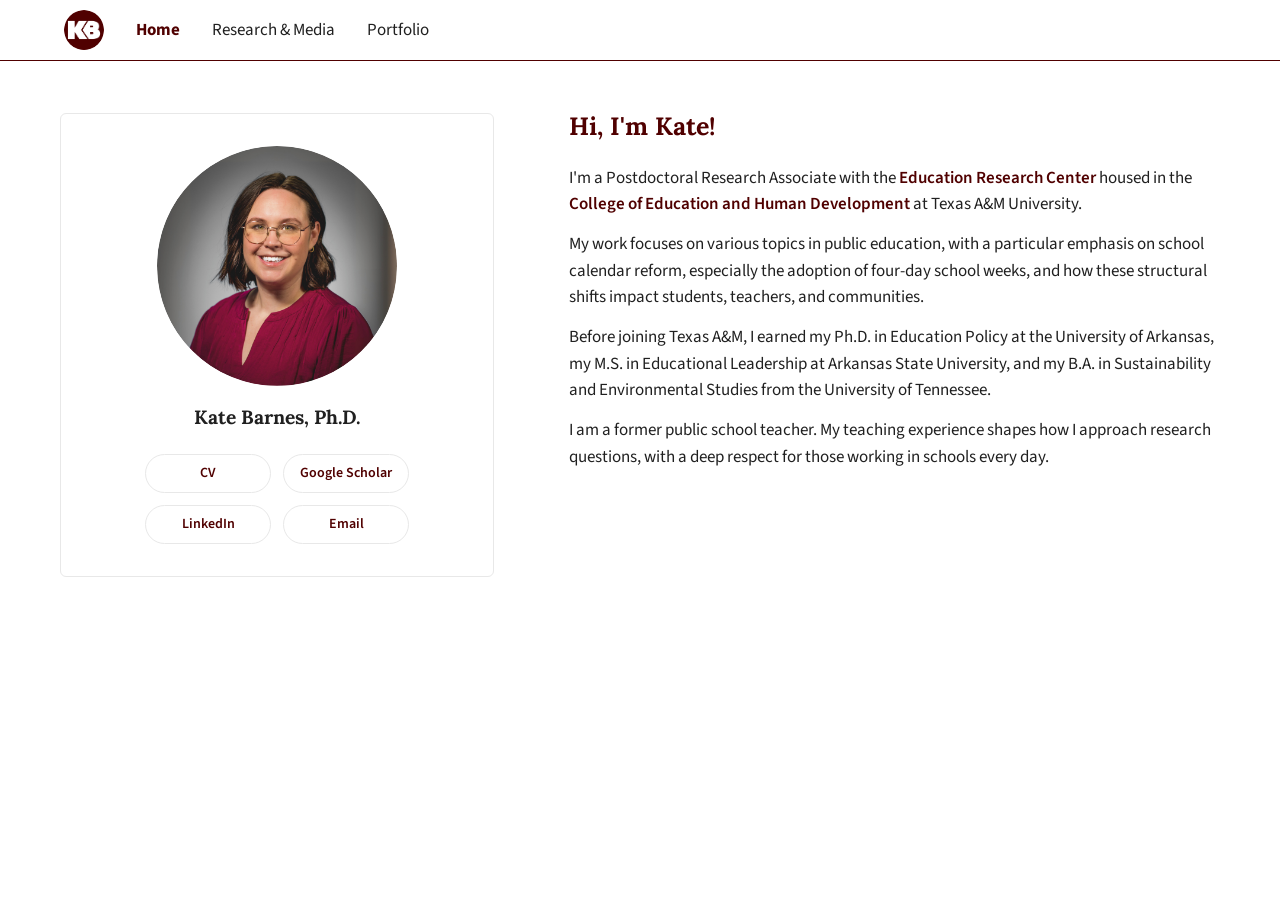
==== index.html @ d9a42222 "Initial commit — Kate Barnes personal website Co-Authored-By: Claude Sonnet 4.6 <noreply@anthropic.c" ====
<!DOCTYPE html>
<html lang="en">
<head>
  <meta charset="UTF-8">
  <meta name="viewport" content="width=device-width, initial-scale=1.0">
  <title>Kate Barnes, Ph.D.</title>
  <link rel="icon" type="image/png" href="assets/img/kb-logo.png">
  <link rel="stylesheet" href="style.css">
</head>
<body>

  <nav id="site-nav">
    <div class="nav-inner">
      <a href="index.html" class="nav-logo" aria-label="Kate Barnes home">
        <img src="assets/img/kb-logo.png" alt="KB">
      </a>
      <button class="nav-toggle" id="nav-toggle" aria-label="Toggle navigation" aria-expanded="false">
        <span></span><span></span><span></span>
      </button>
      <ul class="nav-links" id="nav-links">
        <li><a href="index.html">Home</a></li>
        <li><a href="research-media.html">Research &amp; Media</a></li>
        <li><a href="portfolio.html">Portfolio</a></li>
      </ul>
    </div>
  </nav>

  <main id="home-content">
    <div class="container">
      <div class="home-inner">

        <div class="home-photo-col">
          <img src="assets/img/headshot.png" alt="Kate Barnes, Ph.D.">
          <p class="home-name">Kate Barnes, Ph.D.</p>
          <div class="home-pill-grid">
            <a href="assets/pdfs/BarnesCV_Feb26.pdf" target="_blank" rel="noopener">CV</a>
            <a href="https://scholar.google.com/citations?user=20tCjxcAAAAJ&hl=en" target="_blank" rel="noopener">Google Scholar</a>
            <a href="https://www.linkedin.com/in/kateb123/" target="_blank" rel="noopener">LinkedIn</a>
            <a href="mailto:katebarnes@tamu.edu">Email</a>
          </div>
        </div>

        <div class="home-left">
          <p class="home-greeting">Hi, I'm Kate!</p>
          <div class="home-bio">
            <p>I'm a Postdoctoral Research Associate with the <a href="https://erc.tamu.edu" target="_blank" rel="noopener">Education Research Center</a> housed in the <a href="https://education.tamu.edu" target="_blank" rel="noopener">College of Education and Human Development</a> at Texas A&amp;M University.</p>
            <p>My work focuses on various topics in public education, with a particular emphasis on school calendar reform, especially the adoption of four-day school weeks, and how these structural shifts impact students, teachers, and communities.</p>
            <p>Before joining Texas A&amp;M, I earned my Ph.D. in Education Policy at the University of Arkansas, my M.S. in Educational Leadership at Arkansas State University, and my B.A. in Sustainability and Environmental Studies from the University of Tennessee.</p>
            <p>I am a former public school teacher. My teaching experience shapes how I approach research questions, with a deep respect for those working in schools every day.</p>
          </div>
        </div>

      </div>
    </div>
  </main>

  <script src="nav.js"></script>
</body>
</html>
---- style.css ----
/* ============================================
   kate-barnes.com — Main Stylesheet
   Fonts: Lora (headings) + Source Sans 3 (body)
   Primary: #500000  Secondary hover: #732f2f
   ============================================ */

@import url('https://fonts.googleapis.com/css2?family=Lora:ital,wght@0,500;0,700;1,500&family=Source+Sans+3:wght@400;600&display=swap');

/* --- Reset & Base --- */
*, *::before, *::after { box-sizing: border-box; margin: 0; padding: 0; }

html { font-size: 16px; scroll-behavior: smooth; }

body {
  font-family: 'Source Sans 3', sans-serif;
  font-weight: 400;
  color: #202020;
  background: #ffffff;
  line-height: 1.65;
}

a {
  color: #500000;
  text-decoration: none;
  font-weight: 600;
}
a:hover { text-decoration: underline; }

img { max-width: 100%; display: block; }

/* --- Layout --- */
.container {
  max-width: 1200px;
  margin: 0 auto;
  padding: 0 20px;
}

/* --- Navigation --- */
#site-nav {
  position: sticky;
  top: 0;
  z-index: 100;
  background: #ffffff;
  border-bottom: 1px solid #500000;
}

.nav-inner {
  max-width: 1200px;
  margin: 0 auto;
  padding: 0 24px;
  height: 60px;
  display: flex;
  align-items: center;
  justify-content: flex-start;
  gap: 32px;
}

.nav-logo {
  display: flex;
  align-items: center;
  text-decoration: none;
  flex-shrink: 0;
}

.nav-logo img {
  width: 40px;
  height: 40px;
  border-radius: 50%;
}

.nav-links {
  list-style: none;
  display: flex;
  gap: 32px;
  align-items: center;
}

.nav-links a {
  font-family: 'Source Sans 3', sans-serif;
  font-size: 1.0625rem;
  color: #202020;
  text-decoration: none;
  font-weight: 400;
  transition: color 0.15s;
}

.nav-links a.active {
  color: #500000;
  font-weight: 700;
}

.nav-links a:hover {
  font-weight: 700;
}

/* Hamburger (mobile) */
.nav-toggle {
  display: none;
  background: none;
  border: none;
  cursor: pointer;
  padding: 4px;
  flex-direction: column;
  gap: 5px;
}

.nav-toggle span {
  display: block;
  width: 24px;
  height: 2px;
  background: #202020;
  transition: all 0.2s;
}

/* --- Page Header (used on inner pages) --- */
.page-header {
  padding: 52px 0 36px;
  margin-bottom: 52px;
}

.page-header--row {
  display: flex;
  align-items: center;
  justify-content: space-between;
  gap: 24px;
}

.page-header--center {
  text-align: center;
  padding-bottom: 0;
  margin-bottom: 24px;
}

.page-header h1 {
  font-family: 'Lora', serif;
  font-weight: 700;
  font-size: 1.5625rem;
  color: #500000;
}

/* --- Home Page --- */
#home-content {
  padding: 52px 0 64px;
}

.home-inner {
  display: grid;
  grid-template-columns: 2fr 3fr;
  gap: 75px;
  align-items: stretch;
}

.home-greeting {
  font-family: 'Lora', serif;
  font-weight: 700;
  font-size: 1.5625rem;
  color: #500000;
  line-height: 1.1;
  margin-bottom: 24px;
}

.home-bio p:not(.home-greeting) {
  margin-bottom: 14px;
  font-size: 1.0625rem;
  line-height: 1.55;
}

.home-photo-col {
  text-align: center;
  border: 1px solid #e8e8e8;
  border-radius: 6px;
  padding: 32px 24px;
  display: flex;
  flex-direction: column;
  justify-content: space-evenly;
  align-items: center;
}

.home-photo-col img {
  width: 100%;
  max-width: 240px;
  aspect-ratio: 1;
  border-radius: 50%;
  object-fit: cover;
  display: block;
  margin: 0 auto 16px;
}

.home-name {
  font-family: 'Lora', serif;
  font-weight: 700;
  font-size: 1.2rem;
  color: #202020;
  margin-bottom: 20px;
}

.home-pill-grid {
  display: grid;
  grid-template-columns: 1fr 1fr;
  gap: 12px;
}

.home-pill-grid a {
  display: flex;
  align-items: center;
  justify-content: center;
  font-family: 'Source Sans 3', sans-serif;
  font-size: 0.875rem;
  font-weight: 600;
  color: #500000;
  border: 1px solid #e8e8e8;
  border-radius: 20px;
  padding: 7px 16px;
  text-decoration: none;
  transition: border-color 0.15s;
}

.home-pill-grid a:hover { border-color: #500000; text-decoration: none; }

/* --- Research & Media Page --- */
.page-header-blurb {
  margin-top: 12px;
  color: #555;
  font-size: 0.9375rem;
}

.research-layout {
  display: grid;
  grid-template-columns: 180px 1fr;
  gap: 48px;
  align-items: start;
}

.research-sidebar {
  position: sticky;
  top: 80px;
}

.filter-group {
  margin-bottom: 28px;
}

.filter-group-label {
  font-size: 0.7rem;
  text-transform: uppercase;
  letter-spacing: 0.08em;
  color: #777;
  font-weight: 700;
  margin-bottom: 10px;
}

.filter-pills {
  display: flex;
  flex-wrap: wrap;
  gap: 6px;
}

.filter-pill {
  font-family: 'Source Sans 3', sans-serif;
  font-size: 0.8125rem;
  font-weight: 600;
  padding: 4px 12px;
  border-radius: 20px;
  border: 1px solid #e8e8e8;
  background: transparent;
  color: #500000;
  cursor: pointer;
  transition: border-color 0.15s, background 0.15s, color 0.15s;
  line-height: 1.4;
}

.filter-pill:hover:not(.active) { border-color: #500000; }

.filter-pill.active {
  background: #500000;
  color: #ffffff;
  border-color: #500000;
}

.filter-misc-toggle {
  font-family: 'Source Sans 3', sans-serif;
  font-size: 0.8125rem;
  font-weight: 600;
  padding: 4px 12px;
  border-radius: 20px;
  border: 1px dashed #b8b8b8;
  background: transparent;
  color: #777;
  cursor: pointer;
  transition: border-color 0.15s, color 0.15s;
  line-height: 1.4;
  display: inline-flex;
  align-items: center;
  gap: 4px;
}

.filter-misc-toggle:hover { border-color: #500000; color: #500000; }

.filter-misc-toggle .misc-caret {
  font-weight: 700;
  font-size: 0.85rem;
  line-height: 1;
}

.filter-misc-pills {
  margin-top: 8px;
  padding-top: 8px;
  border-top: 1px dashed #e8e8e8;
}

.filter-pills[hidden] { display: none; }

.pub-group { margin-bottom: 56px; }

.pub-group-title {
  font-family: 'Lora', serif;
  font-weight: 700;
  font-size: 1.125rem;
  color: #500000;
  margin-bottom: 6px;
  padding-bottom: 10px;
  border-bottom: 1px solid #e8e8e8;
}

.pub-group-blurb {
  font-size: 0.9375rem;
  color: #555;
  margin: 6px 0 20px;
}

.pub-group-blurb a { color: #500000; }

.pub-item {
  padding: 22px 0;
}

.pub-item-head {
  display: flex;
  justify-content: space-between;
  align-items: baseline;
  gap: 16px;
  margin-bottom: 4px;
}

.pub-item-title {
  font-family: 'Source Sans 3', sans-serif;
  font-weight: 700;
  font-size: 1rem;
  color: #202020;
  line-height: 1.4;
  margin: 0;
  flex: 1;
}

.pub-item-title a {
  color: #202020;
  font-weight: 700;
}

.pub-item-title a:hover { color: #500000; text-decoration: none; }

.pub-item-year {
  font-size: 0.8125rem;
  font-weight: 600;
  color: #777;
  white-space: nowrap;
  flex-shrink: 0;
}

.pub-item-venue {
  font-size: 0.9375rem;
  color: #555;
  margin-bottom: 4px;
}

.pub-item-venue em { font-style: italic; }

.pub-item-authors {
  font-size: 0.9375rem;
  color: #555;
  margin-bottom: 10px;
}

.pub-item-authors strong { color: #202020; font-weight: 700; }

.pub-item-tags {
  display: flex;
  flex-wrap: wrap;
  gap: 6px;
  margin-bottom: 12px;
}

.pub-tag {
  font-size: 0.75rem;
  font-weight: 600;
  color: #500000;
  background: transparent;
  border: 1px solid #e8e8e8;
  border-radius: 20px;
  padding: 2px 10px;
  line-height: 1.6;
}

.pub-abstract { margin: 6px 0 12px; }

.pub-abstract summary {
  font-size: 0.8125rem;
  font-weight: 600;
  color: #500000;
  cursor: pointer;
  list-style: none;
  display: inline-flex;
  align-items: center;
  gap: 6px;
}

.pub-abstract summary::-webkit-details-marker { display: none; }

.pub-abstract summary::before {
  content: '\25B8';
  font-size: 0.7rem;
  transition: transform 0.2s;
  display: inline-block;
}

.pub-abstract[open] summary::before { transform: rotate(90deg); }

.pub-abstract-body {
  margin-top: 10px;
  padding: 14px 16px;
  background: rgba(80, 0, 0, 0.035);
  border: 1px solid rgba(80, 0, 0, 0.08);
  border-radius: 6px;
}

.pub-abstract-body p {
  font-size: 0.9375rem;
  color: #444;
  line-height: 1.6;
  margin: 0;
}

.pub-item-summary {
  font-size: 0.875rem;
  color: #555;
  line-height: 1.5;
  margin: 6px 0 10px;
}

.pub-item-btns {
  display: flex;
  gap: 8px;
  margin-bottom: 10px;
}

.pub-btn {
  display: inline-flex;
  align-items: center;
  padding: 2px 12px;
  border: 1px solid #500000;
  background: transparent;
  border-radius: 20px;
  color: #500000;
  font-family: 'Source Sans 3', sans-serif;
  font-weight: 600;
  font-size: 0.75rem;
  line-height: 1.6;
  text-decoration: none;
  transition: background 0.15s, color 0.15s;
}

.pub-btn:hover {
  background: #500000;
  color: #ffffff;
  text-decoration: none;
}

.pub-item--forthcoming { opacity: 0.6; }
.pub-item--forthcoming .pub-item-title { font-style: italic; font-weight: 600; }

/* --- CV Page --- */
.cv-actions {
  margin-bottom: 24px;
  display: flex;
  align-items: center;
  gap: 16px;
}

.btn-download {
  display: inline-block;
  padding: 9px 20px;
  background: #500000;
  color: #ffffff;
  font-family: 'Source Sans 3', sans-serif;
  font-size: 0.9375rem;
  font-weight: 600;
  border-radius: 3px;
  text-decoration: none;
  transition: background 0.15s;
}

.btn-download:hover {
  background: #732f2f;
  text-decoration: none;
}

.cv-embed-wrap {
  width: 100%;
  border: 1px solid #e8e8e8;
  border-radius: 3px;
  overflow: hidden;
}

.cv-embed-wrap iframe {
  display: block;
  width: 100%;
  height: 85vh;
  border: none;
}

.cv-placeholder {
  background: #f9f9f9;
  padding: 48px 32px;
  text-align: center;
  color: #777;
  font-size: 0.9375rem;
}

/* --- Portfolio Page --- */
.portfolio-intro {
  margin-bottom: 52px;
}

.portfolio-section {
  margin-bottom: 60px;
}

.portfolio-section h2 {
  font-family: 'Lora', serif;
  font-weight: 700;
  font-size: 1.5625rem;
  color: #500000;
  margin-bottom: 8px;
  padding-bottom: 8px;
  border-bottom: 1px solid #e8e8e8;
}

.portfolio-section .section-blurb {
  margin-bottom: 24px;
}

/* Card grid */
.card-grid {
  display: grid;
  grid-template-columns: repeat(2, 1fr);
  gap: 20px;
}

.card {
  border: 1px solid #e8e8e8;
  border-radius: 4px;
  padding: 24px;
  transition: border-color 0.15s;
}

.card:hover { border-color: #500000; }

.card-tag {
  font-size: 0.75rem;
  font-weight: 600;
  text-transform: uppercase;
  letter-spacing: 0.06em;
  color: #500000;
  margin-bottom: 8px;
}

.card h3 {
  font-family: 'Lora', serif;
  font-weight: 500;
  font-size: 1.0625rem;
  margin-bottom: 8px;
  color: #202020;
}

.card p {
  font-size: 0.9125rem;
  color: #555;
  margin-bottom: 14px;
}

.card-link {
  font-size: 0.9rem;
  font-weight: 600;
  color: #500000;
}

.card-link:hover { text-decoration: underline; }

.card-img {
  width: 100%;
  border-radius: 2px;
  margin-bottom: 14px;
  object-fit: cover;
  max-height: 180px;
}

.card.pending {
  border-style: dashed;
  opacity: 0.7;
}

.card.pending .card-tag { color: #999; }

/* Illustrated abstracts carousel */
.carousel {
  position: relative;
  margin-top: 16px;
}

.carousel-track-container {
  overflow: hidden;
  border-radius: 3px;
}

.carousel-track {
  display: flex;
  transition: transform 0.35s ease;
}

.carousel-slide {
  min-width: 100%;
}

.carousel-slide img {
  width: 100%;
  max-height: 520px;
  object-fit: contain;
  background: #f9f9f9;
  display: block;
}

.carousel-btn {
  position: absolute;
  top: 50%;
  transform: translateY(-50%);
  background: rgba(80,0,0,0.75);
  color: #fff;
  border: none;
  width: 40px;
  height: 40px;
  border-radius: 50%;
  font-size: 1.1rem;
  cursor: pointer;
  z-index: 10;
  display: flex;
  align-items: center;
  justify-content: center;
  transition: background 0.15s;
}

.carousel-btn:hover { background: #500000; }

.carousel-prev { left: 10px; }
.carousel-next { right: 10px; }

.carousel-dots {
  display: flex;
  justify-content: center;
  gap: 8px;
  margin-top: 14px;
}

.carousel-dots .dot {
  width: 9px;
  height: 9px;
  border-radius: 50%;
  background: #ccc;
  border: none;
  cursor: pointer;
  padding: 0;
  transition: background 0.15s;
}

.carousel-dots .dot.active { background: #500000; }

/* --- Footer --- */
.site-footer {
  margin-top: 80px;
  padding: 24px 0;
  border-top: 1px solid #e8e8e8;
  font-size: 0.875rem;
  color: #777;
  text-align: center;
}

.site-footer a { color: #500000; }

/* --- Responsive --- */
@media (max-width: 767px) {
  .nav-toggle { display: flex; }

  .nav-inner { justify-content: space-between; gap: 0; }

  .nav-links {
    display: none;
    position: absolute;
    top: 63px;
    left: 0;
    right: 0;
    background: #ffffff;
    border-bottom: 3px solid #500000;
    flex-direction: column;
    gap: 0;
    padding: 8px 0;
  }

  .nav-links.open { display: flex; }

  .nav-links li { width: 100%; }

  .nav-links a {
    display: block;
    padding: 12px 24px;
    border-bottom: 1px solid #f0f0f0;
  }

  #site-nav { position: relative; }

  .home-inner {
    grid-template-columns: 1fr;
    gap: 36px;
  }

  .home-left { order: 1; }

  .card-grid { grid-template-columns: 1fr; }

  .page-header { padding: 36px 0 24px; margin-bottom: 36px; }

  .research-layout { grid-template-columns: 1fr; gap: 32px; }
  .research-sidebar { position: static; }
}

@media (max-width: 479px) {
  .nav-links { top: 63px; }
}
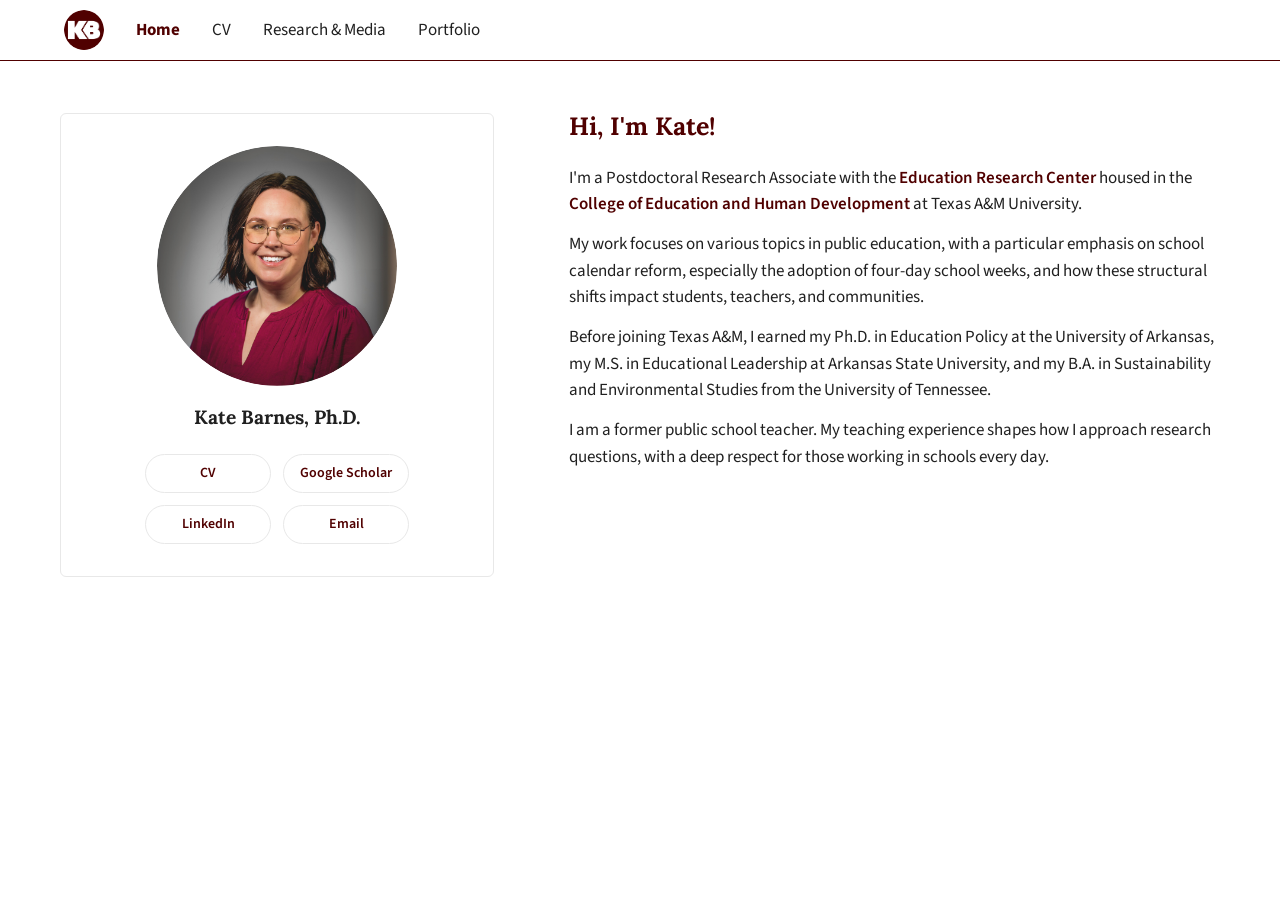
==== commit 55470fe6: "Standardize nav across all pages: Home, CV, Research & Media, Portfolio Co-Authored-By: Claude Opus " ====
--- a/index.html
+++ b/index.html
@@ -19,6 +19,7 @@
       </button>
       <ul class="nav-links" id="nav-links">
         <li><a href="index.html">Home</a></li>
+        <li><a href="cv.html">CV</a></li>
         <li><a href="research-media.html">Research &amp; Media</a></li>
         <li><a href="portfolio.html">Portfolio</a></li>
       </ul>
@@ -33,7 +34,7 @@
           <img src="assets/img/headshot.png" alt="Kate Barnes, Ph.D.">
           <p class="home-name">Kate Barnes, Ph.D.</p>
           <div class="home-pill-grid">
-            <a href="assets/pdfs/BarnesCV_Feb26.pdf" target="_blank" rel="noopener">CV</a>
+            <a href="assets/pdfs/BarnesCV_Jun26.pdf" target="_blank" rel="noopener">CV</a>
             <a href="https://scholar.google.com/citations?user=20tCjxcAAAAJ&hl=en" target="_blank" rel="noopener">Google Scholar</a>
             <a href="https://www.linkedin.com/in/kateb123/" target="_blank" rel="noopener">LinkedIn</a>
             <a href="mailto:katebarnes@tamu.edu">Email</a>
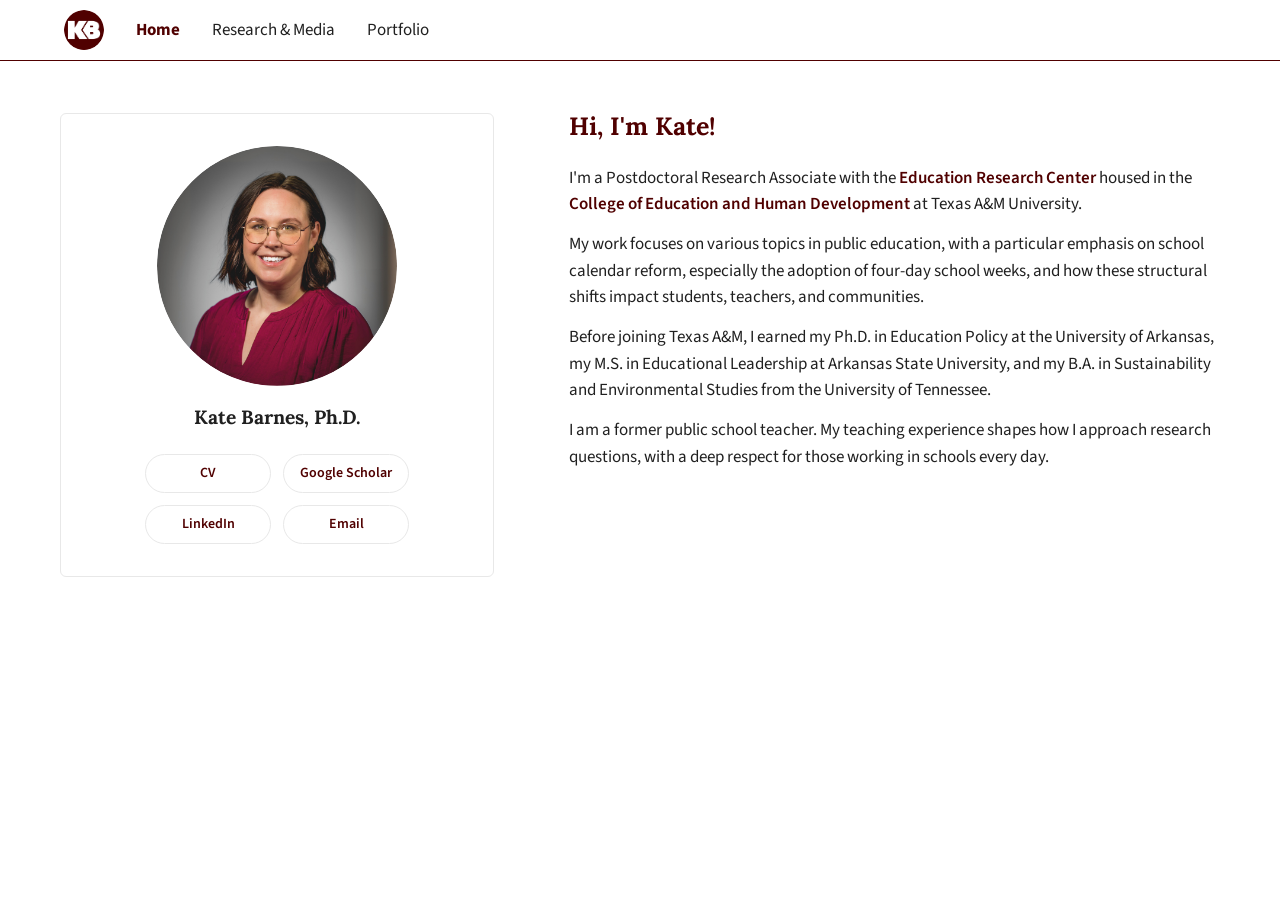
==== commit 74b141da: "Remove CV from nav; point homepage CV pill to cv.html page Co-Authored-By: Claude Opus 4.8 (1M conte" ====
--- a/index.html
+++ b/index.html
@@ -19,7 +19,6 @@
       </button>
       <ul class="nav-links" id="nav-links">
         <li><a href="index.html">Home</a></li>
-        <li><a href="cv.html">CV</a></li>
         <li><a href="research-media.html">Research &amp; Media</a></li>
         <li><a href="portfolio.html">Portfolio</a></li>
       </ul>
@@ -34,7 +33,7 @@
           <img src="assets/img/headshot.png" alt="Kate Barnes, Ph.D.">
           <p class="home-name">Kate Barnes, Ph.D.</p>
           <div class="home-pill-grid">
-            <a href="assets/pdfs/BarnesCV_Jun26.pdf" target="_blank" rel="noopener">CV</a>
+            <a href="cv.html">CV</a>
             <a href="https://scholar.google.com/citations?user=20tCjxcAAAAJ&hl=en" target="_blank" rel="noopener">Google Scholar</a>
             <a href="https://www.linkedin.com/in/kateb123/" target="_blank" rel="noopener">LinkedIn</a>
             <a href="mailto:katebarnes@tamu.edu">Email</a>
